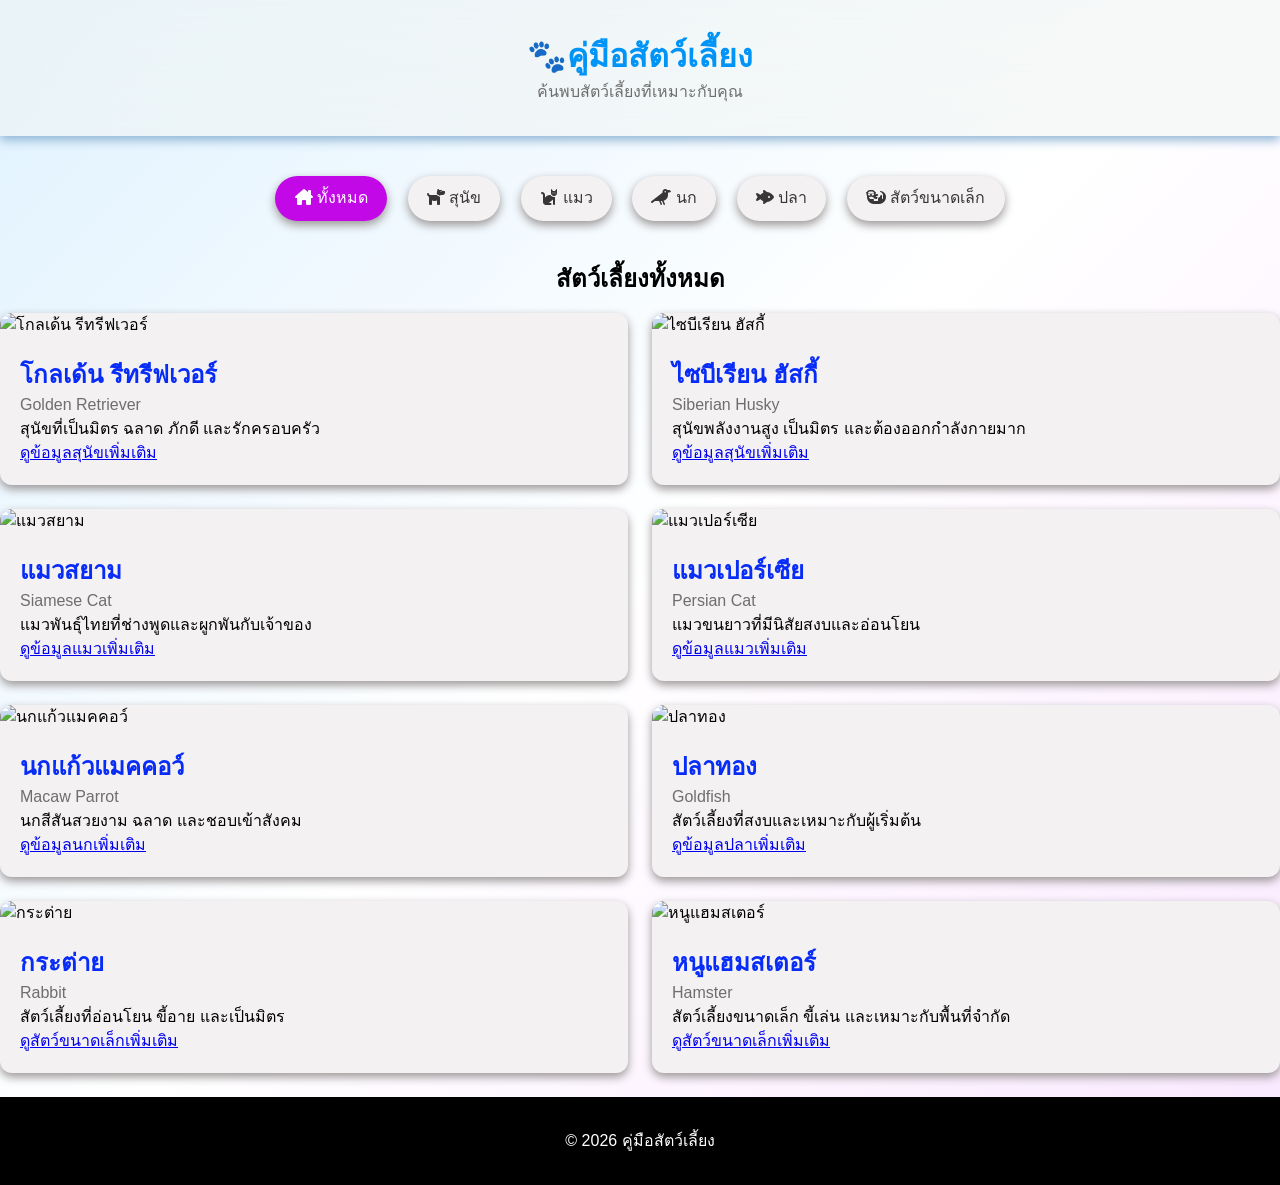
==== Pets01/index.html @ 22b9ec30 "pet108" ====
<!DOCTYPE html>
<html lang="en">

<head>
    <meta charset="UTF-8">
    <meta name="viewport" content="width=device-width, initial-scale=1.0">
    <title>คู่มือสัตว์เลี้ยง</title>
    <link rel="stylesheet" href="css/style.css">
    <!-- Font Awesome Icons -->
    <link rel="stylesheet" href="https://cdnjs.cloudflare.com/ajax/libs/font-awesome/6.7.2/css/all.min.css">
</head>

<body>
    <!-- HEADER -->
    <header class="header">
        <div class="header-content">
            <h1 class="header-title">🐾คู่มือสัตว์เลี้ยง</h1>
            <p class="header-subtitle">ค้นพบสัตว์เลี้ยงที่เหมาะกับคุณ</p>
        </div>
    </header>

    <!-- Nav -->
    <nav>
        <a href="index.html" class="active"> <i class="fa-solid fa-house-chimney"></i> ทั้งหมด</a>
        <a href="dog.html" > <i class="fa-solid fa-dog"></i> สุนัข</a>
        <a href="cat.html"> <i class="fa-solid fa-cat"></i> แมว </a>
        <a href="bird.html"> <i class="fa-solid fa-crow"></i> นก </a>
        <a href="fish.html"> <i class="fa-solid fa-fish-fins"></i> ปลา </a>
        <a href="smallanimal.html"> <i class="fa-solid fa-otter"></i> สัตว์ขนาดเล็ก</a>

    </nav>
    <main class="container">
        <h2 class="page-title">สัตว์เลี้ยงทั้งหมด</h2>
        <div class="pet-grid">
            <article class="pet-card">
                <img src="https://images.unsplash.com/photo-1734966213753-1b361564bab4?auto=format&amp;fit=crop&amp;w=1080&amp;q=80"
                    alt="โกลเด้น รีทรีฟเวอร์">
        
                <div class="pet-content">
                    <h2>โกลเด้น รีทรีฟเวอร์</h2>
                    <p class="breed">Golden Retriever</p>
                    <p>สุนัขที่เป็นมิตร ฉลาด ภักดี และรักครอบครัว</p>
                    <p><a href="dog.html">ดูข้อมูลสุนัขเพิ่มเติม</a></p>
                </div>
            </article>
        
            <article class="pet-card">
                <img src="https://images.unsplash.com/photo-1590419690008-905895e8fe0d?auto=format&amp;fit=crop&amp;w=1080&amp;q=80"
                    alt="ไซบีเรียน ฮัสกี้">
        
                <div class="pet-content">
                    <h2>ไซบีเรียน ฮัสกี้</h2>
                    <p class="breed">Siberian Husky</p>
                    <p>สุนัขพลังงานสูง เป็นมิตร และต้องออกกำลังกายมาก</p>
                    <p><a href="dog.html">ดูข้อมูลสุนัขเพิ่มเติม</a></p>
                </div>
            </article>
        
            <article class="pet-card">
                <img src="https://images.unsplash.com/photo-1568152950566-c1bf43f4ab28?auto=format&amp;fit=crop&amp;w=1080&amp;q=80"
                    alt="แมวสยาม">
        
                <div class="pet-content">
                    <h2>แมวสยาม</h2>
                    <p class="breed">Siamese Cat</p>
                    <p>แมวพันธุ์ไทยที่ช่างพูดและผูกพันกับเจ้าของ</p>
                    <p><a href="cat.html">ดูข้อมูลแมวเพิ่มเติม</a></p>
                </div>
            </article>
        
            <article class="pet-card">
                <img src="https://images.unsplash.com/photo-1585137173132-cf49e10ad27d?auto=format&amp;fit=crop&amp;w=1080&amp;q=80"
                    alt="แมวเปอร์เซีย">
        
                <div class="pet-content">
                    <h2>แมวเปอร์เซีย</h2>
                    <p class="breed">Persian Cat</p>
                    <p>แมวขนยาวที่มีนิสัยสงบและอ่อนโยน</p>
                    <p><a href="cat.html">ดูข้อมูลแมวเพิ่มเติม</a></p>
                </div>
            </article>
        
            <article class="pet-card">
                <img src="https://images.unsplash.com/photo-1584888890205-9b49eaf0c660?auto=format&amp;fit=crop&amp;w=1080&amp;q=80"
                    alt="นกแก้วแมคคอว์">
        
                <div class="pet-content">
                    <h2>นกแก้วแมคคอว์</h2>
                    <p class="breed">Macaw Parrot</p>
                    <p>นกสีสันสวยงาม ฉลาด และชอบเข้าสังคม</p>
                    <p><a href="bird.html">ดูข้อมูลนกเพิ่มเติม</a></p>
                </div>
            </article>
        
            <article class="pet-card">
                <img src="https://images.unsplash.com/photo-1592072467526-0506c6530493?auto=format&amp;fit=crop&amp;w=1080&amp;q=80"
                    alt="ปลาทอง">
        
                <div class="pet-content">
                    <h2>ปลาทอง</h2>
                    <p class="breed">Goldfish</p>
                    <p>สัตว์เลี้ยงที่สงบและเหมาะกับผู้เริ่มต้น</p>
                    <p><a href="fish.html">ดูข้อมูลปลาเพิ่มเติม</a></p>
                </div>
            </article>
        
            <article class="pet-card">
                <img src="https://images.unsplash.com/photo-1622349817799-067c32295df2?auto=format&amp;fit=crop&amp;w=1080&amp;q=80"
                    alt="กระต่าย">
        
                <div class="pet-content">
                    <h2>กระต่าย</h2>
                    <p class="breed">Rabbit</p>
                    <p>สัตว์เลี้ยงที่อ่อนโยน ขี้อาย และเป็นมิตร</p>
                    <p><a href="small-pets.html">ดูสัตว์ขนาดเล็กเพิ่มเติม</a></p>
                </div>
            </article>
        
            <article class="pet-card">
                <img src="https://images.unsplash.com/photo-1425082661705-1834bfd09dca?auto=format&amp;fit=crop&amp;w=1080&amp;q=80"
                    alt="หนูแฮมสเตอร์">
        
                <div class="pet-content">
                    <h2>หนูแฮมสเตอร์</h2>
                    <p class="breed">Hamster</p>
                    <p>สัตว์เลี้ยงขนาดเล็ก ขี้เล่น และเหมาะกับพื้นที่จำกัด</p>
                    <p><a href="small-pets.html">ดูสัตว์ขนาดเล็กเพิ่มเติม</a></p>
                </div>
            </article>
        </div>
    </main>
    <footer>
        <p>&copy; 2026 คู่มือสัตว์เลี้ยง</p>
    </footer>

</body>

</html>
---- Pets01/css/style.css ----
* {
    box-sizing: border-box;
    margin: 0;
    padding: 0;
}

:root {
    /* สีหลังของwebsite */
    --primary-color: rgb(0, 148, 247);
    --primary-dark-color: rgb(8, 44, 247);
    --secondary-color: rgb(194, 8, 231);

    /* สีข้อความ */
    --mute-text-color: rgb(110, 110, 110);
    --nav-text-color: rgb(56, 54, 54);
    --light-text-color: rgb(255, 255, 255);

    /* สีพื้นหลัง */
    --header-bg-color:rgba(241, 245, 242, 0.548);
    --light-bg-color: rgb(243, 241, 241);
    --footer-bg-color: black;
    
    
    /* สีเงา */
    --header-shadow: 0 4px 10px rgb(141, 179, 212);
    --card-shadow: 0 4px 10px rgb(155, 150, 150);
}

html {
    scroll-behavior: smooth;
    /* font-size: 16; */
}

body {
    font-family: 'Segoe UI', Tahoma, Geneva, Verdana, sans-serif;
    line-height: 1.5;

    /* background-color: rgb(208, 235, 243); */
    background: linear-gradient(135deg, #e0f2fe 0%, #ffffff 50%, #fae8ff 100%);
}

.container {
    max-width: 1280px;
    margin: 0 auto;

}

/* ===== Header ===== */

.header {
    background-color: var(--header-bg-color);
    box-shadow: var(--header-shadow);

    position: sticky;
    top: 0;
    z-index: 10;

    backdrop-filter: blur(50px);
}

.header-content {
    text-align: center;

    padding-block: 2rem;
}

.header-title {
    color: var(--primary-color);
    font-size: clam(2rem, 5vw ,3rem);
}

.header-subtitle {
    color: var(--mute-text-color)
}

nav {
    padding-block: 2rem;
    text-align: center;
}

nav a {
    text-decoration: none;

    color: var(--nav-text-color);
    background: var(--light-bg-color);
    padding: 0.65rem 1.2rem;
    margin: 0.5rem;

    border-radius: 999px;
    box-shadow: var(--card-shadow);

    cursor: pointer;

    transition: transform 0.5s, box-shadow 0.5s;
    display: inline-block;

    user-select: none;
}

/* ===== Nav===== */

nav a:hover {
    transform: translateY(-20px);
    box-shadow: 0 6px 14px color gray;
}

nav a.active {
    background-color: var(--secondary-color);
    color: var(--light-text-color);
}

/* ===== Main ===== */
.page-title {
    text-align: center;
    margin-bottom: 1rem;
}

.pet-grid {
    display: grid;
    grid-template-columns: 1fr 1fr;

    gap: 1.5rem;

}

.pet-card {
    background-color: var(--light-bg-color);
    box-shadow: var(--card-shadow);

    border-radius: 0.75rem;
    overflow: hidden;

    transition: transform 0.25s, box-shadow 0.25s;
}

.pet-card:hover{
    transform: translateY(-10px);
}


.pet-card img {
    height: 16.25rem;
    width: 100%;
    object-fit: cover;
}

.pet-content {
    padding: 1.25rem;
}

.pet-content h2 {
    color: var(--primary-dark-color);
}

.breed {
    color: var(--mute-text-color);
}



/* ===== footer ===== */

footer  {
    text-align: center;
    padding-block: 2rem;
    background-color: var(--footer-bg-color);
    color: var(--light-text-color);
    margin-top: 1.5rem;
}
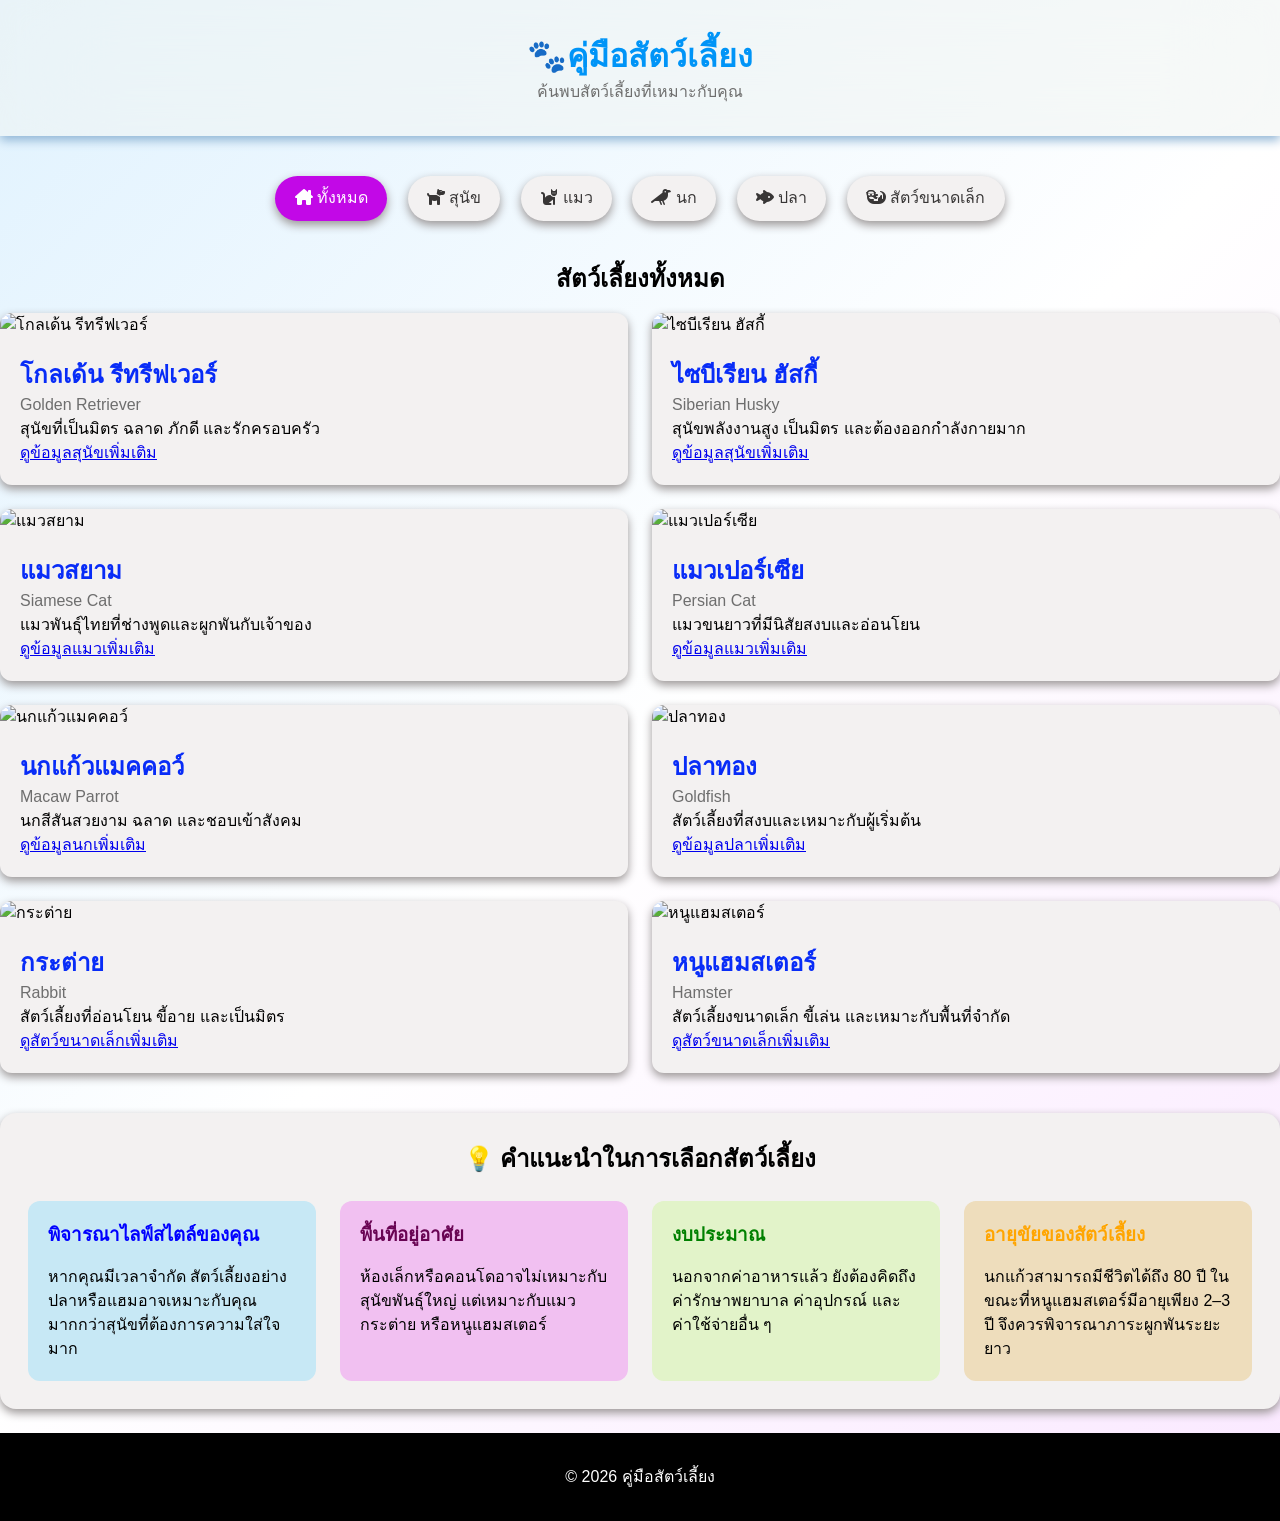
==== commit ef703506: "tippet" ====
--- a/Pets01/index.html
+++ b/Pets01/index.html
@@ -128,6 +128,27 @@
                 </div>
             </article>
         </div>
+        <div class="tips">
+            <h2>💡 คำแนะนำในการเลือกสัตว์เลี้ยง</h2>
+            <div class="box">
+                <div class="blue">
+                    <h3>พิจารณาไลฟ์สไตล์ของคุณ</h3>
+                    <p>หากคุณมีเวลาจำกัด สัตว์เลี้ยงอย่างปลาหรือแฮมอาจเหมาะกับคุณมากกว่าสุนัขที่ต้องการความใส่ใจมาก</p>
+                </div>
+                <div class="purple">
+                    <h3>พื้นที่อยู่อาศัย</h3>
+                    <p>ห้องเล็กหรือคอนโดอาจไม่เหมาะกับสุนัขพันธุ์ใหญ่ แต่เหมาะกับแมว กระต่าย หรือหนูแฮมสเตอร์</p>
+                </div>
+                <div class="green">
+                    <h3>งบประมาณ</h3>
+                    <p>นอกจากค่าอาหารแล้ว ยังต้องคิดถึงค่ารักษาพยาบาล ค่าอุปกรณ์ และค่าใช้จ่ายอื่น ๆ</p>
+                </div>
+                <div class="orange">
+                    <h3>อายุขัยของสัตว์เลี้ยง</h3>
+                    <p>นกแก้วสามารถมีชีวิตได้ถึง 80 ปี ในขณะที่หนูแฮมสเตอร์มีอายุเพียง 2–3 ปี จึงควรพิจารณาภาระผูกพันระยะยาว</p>
+                </div>
+            </div>
+        </div>
     </main>
     <footer>
         <p>&copy; 2026 คู่มือสัตว์เลี้ยง</p>
--- a/Pets01/css/style.css
+++ b/Pets01/css/style.css
@@ -156,6 +156,49 @@
     color: var(--mute-text-color);
 }
 
+.tips {
+    margin-top: 2.5rem;
+    background-color: var(--light-bg-color);
+    box-shadow: var(--card-shadow);
+    border-radius: 1rem;
+    padding: 1.75rem;
+}
+
+.tips h2 {
+    text-align: center;
+    margin-bottom: 1.5rem;
+}
+
+.tips h3 {
+    margin-bottom: 1rem;
+}
+
+.box {
+    display: grid;
+    grid-template-columns: repeat(4,1fr);
+    gap: 1.5rem;
+}
+.box div {
+    padding: 1.25rem;
+    border-radius: 0.75rem;
+}
+
+
+.blue h3 {color: blue;}
+.blue {background-color: rgb(199, 232, 245);}
+
+.purple h3 {color: rgb(105, 4, 83);}
+.purple {background-color: rgb(241, 192, 241);}
+
+.green h3 {color: green}
+.green {background-color: rgb(226, 243, 201);}
+
+.orange h3 {color: orange}
+.orange {background-color: rgb(238, 221, 188);}
+
+
+
+
 
 
 /* ===== footer ===== */
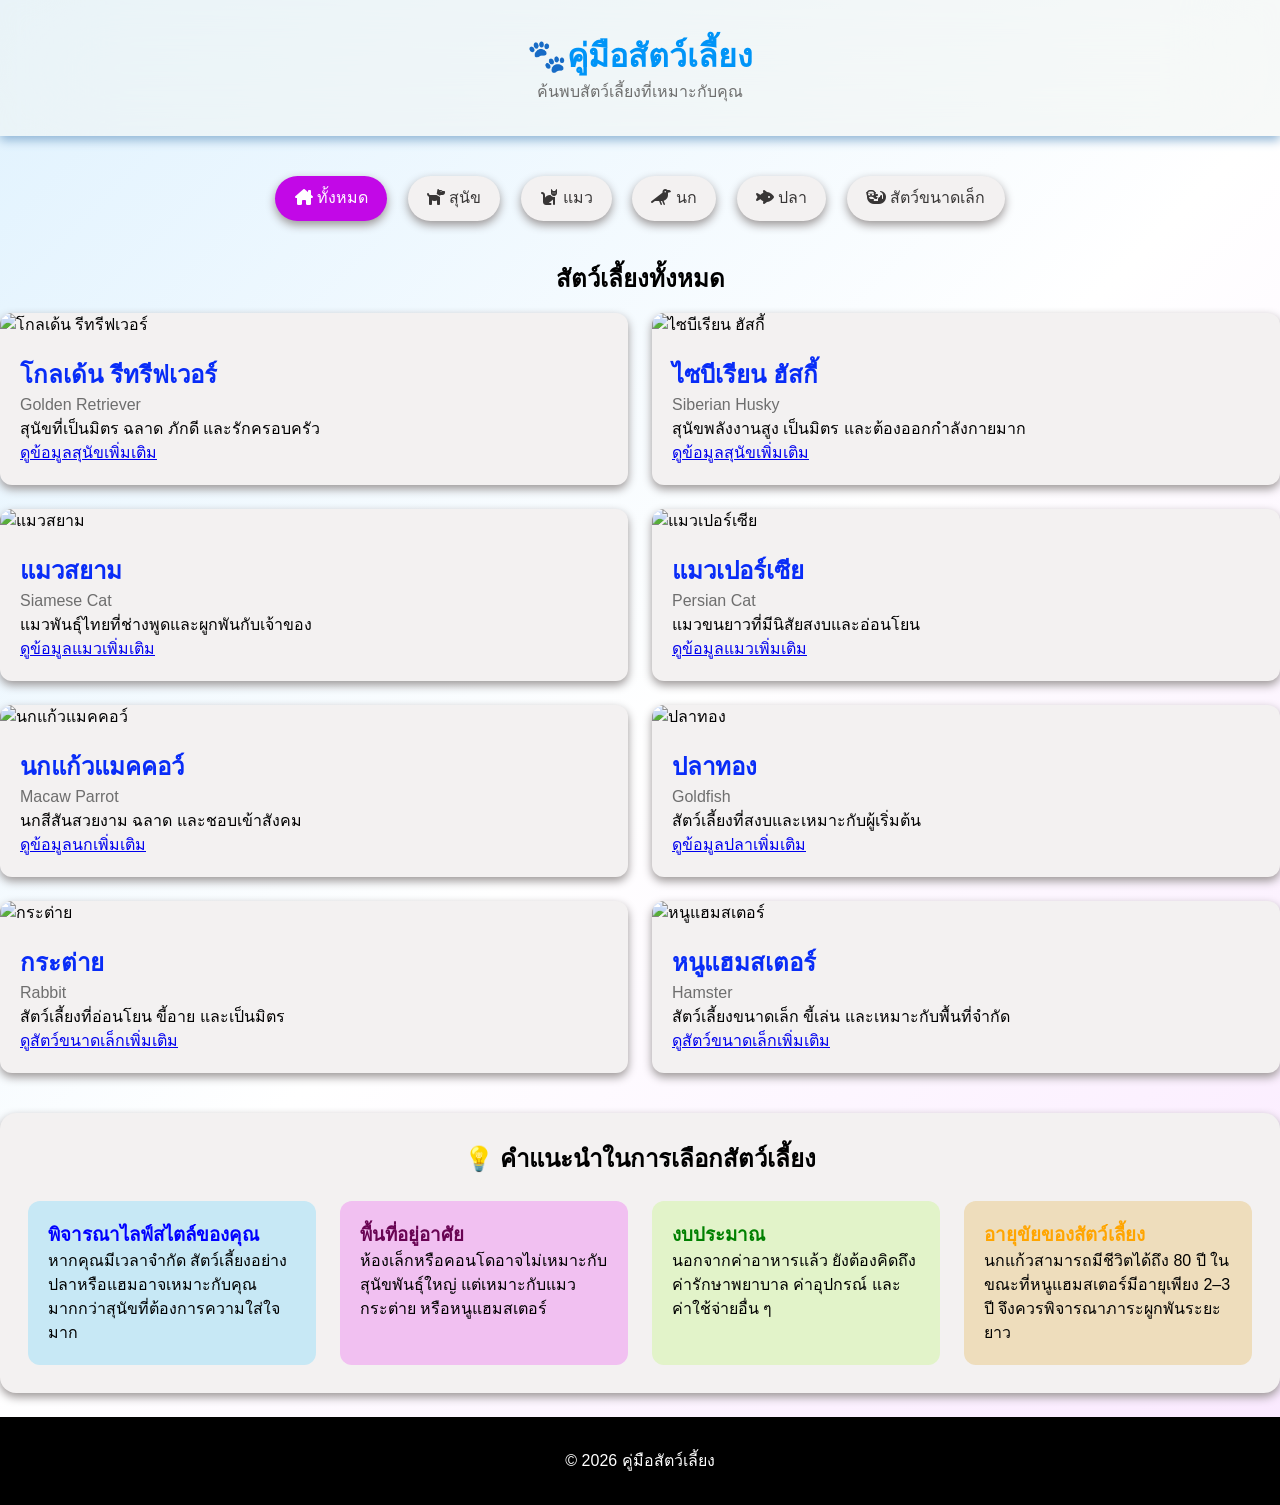
==== commit 56dbf328: "change class name" ====
--- a/Pets01/index.html
+++ b/Pets01/index.html
@@ -128,27 +128,30 @@
                 </div>
             </article>
         </div>
-        <div class="tips">
-            <h2>💡 คำแนะนำในการเลือกสัตว์เลี้ยง</h2>
-            <div class="box">
-                <div class="blue">
+        <section class="info-section">
+
+            <h2 class="info-title">💡 คำแนะนำในการเลือกสัตว์เลี้ยง</h2>
+
+            <div class="info-grid">
+                <article class="info-blue">
                     <h3>พิจารณาไลฟ์สไตล์ของคุณ</h3>
                     <p>หากคุณมีเวลาจำกัด สัตว์เลี้ยงอย่างปลาหรือแฮมอาจเหมาะกับคุณมากกว่าสุนัขที่ต้องการความใส่ใจมาก</p>
-                </div>
-                <div class="purple">
+                </article>
+                <article class="info-purple">
                     <h3>พื้นที่อยู่อาศัย</h3>
                     <p>ห้องเล็กหรือคอนโดอาจไม่เหมาะกับสุนัขพันธุ์ใหญ่ แต่เหมาะกับแมว กระต่าย หรือหนูแฮมสเตอร์</p>
-                </div>
-                <div class="green">
+                </article>
+                <article class="info-green">
                     <h3>งบประมาณ</h3>
                     <p>นอกจากค่าอาหารแล้ว ยังต้องคิดถึงค่ารักษาพยาบาล ค่าอุปกรณ์ และค่าใช้จ่ายอื่น ๆ</p>
-                </div>
-                <div class="orange">
+                </article>
+                <article class="info-orange">
                     <h3>อายุขัยของสัตว์เลี้ยง</h3>
                     <p>นกแก้วสามารถมีชีวิตได้ถึง 80 ปี ในขณะที่หนูแฮมสเตอร์มีอายุเพียง 2–3 ปี จึงควรพิจารณาภาระผูกพันระยะยาว</p>
-                </div>
+                </article>
             </div>
-        </div>
+        </section>
+
     </main>
     <footer>
         <p>&copy; 2026 คู่มือสัตว์เลี้ยง</p>
--- a/Pets01/css/style.css
+++ b/Pets01/css/style.css
@@ -156,7 +156,7 @@
     color: var(--mute-text-color);
 }
 
-.tips {
+.info-section{
     margin-top: 2.5rem;
     background-color: var(--light-bg-color);
     box-shadow: var(--card-shadow);
@@ -164,37 +164,34 @@
     padding: 1.75rem;
 }
 
-.tips h2 {
+.info-title{
     text-align: center;
     margin-bottom: 1.5rem;
 }
 
-.tips h3 {
-    margin-bottom: 1rem;
-}
-
-.box {
+.info-grid {
     display: grid;
     grid-template-columns: repeat(4,1fr);
     gap: 1.5rem;
 }
-.box div {
+
+.info-grid article {
     padding: 1.25rem;
     border-radius: 0.75rem;
 }
 
 
-.blue h3 {color: blue;}
-.blue {background-color: rgb(199, 232, 245);}
-
-.purple h3 {color: rgb(105, 4, 83);}
-.purple {background-color: rgb(241, 192, 241);}
-
-.green h3 {color: green}
-.green {background-color: rgb(226, 243, 201);}
-
-.orange h3 {color: orange}
-.orange {background-color: rgb(238, 221, 188);}
+.info-blue h3 {color: blue;}
+.info-blue {background-color: rgb(199, 232, 245);}
+
+.info-purple h3 {color: rgb(105, 4, 83);}
+.info-purple {background-color: rgb(241, 192, 241);}
+
+.info-green h3 {color: green}
+.info-green {background-color: rgb(226, 243, 201);}
+
+.info-orange h3 {color: orange}
+.info-orange {background-color: rgb(238, 221, 188);}
 
 
 
